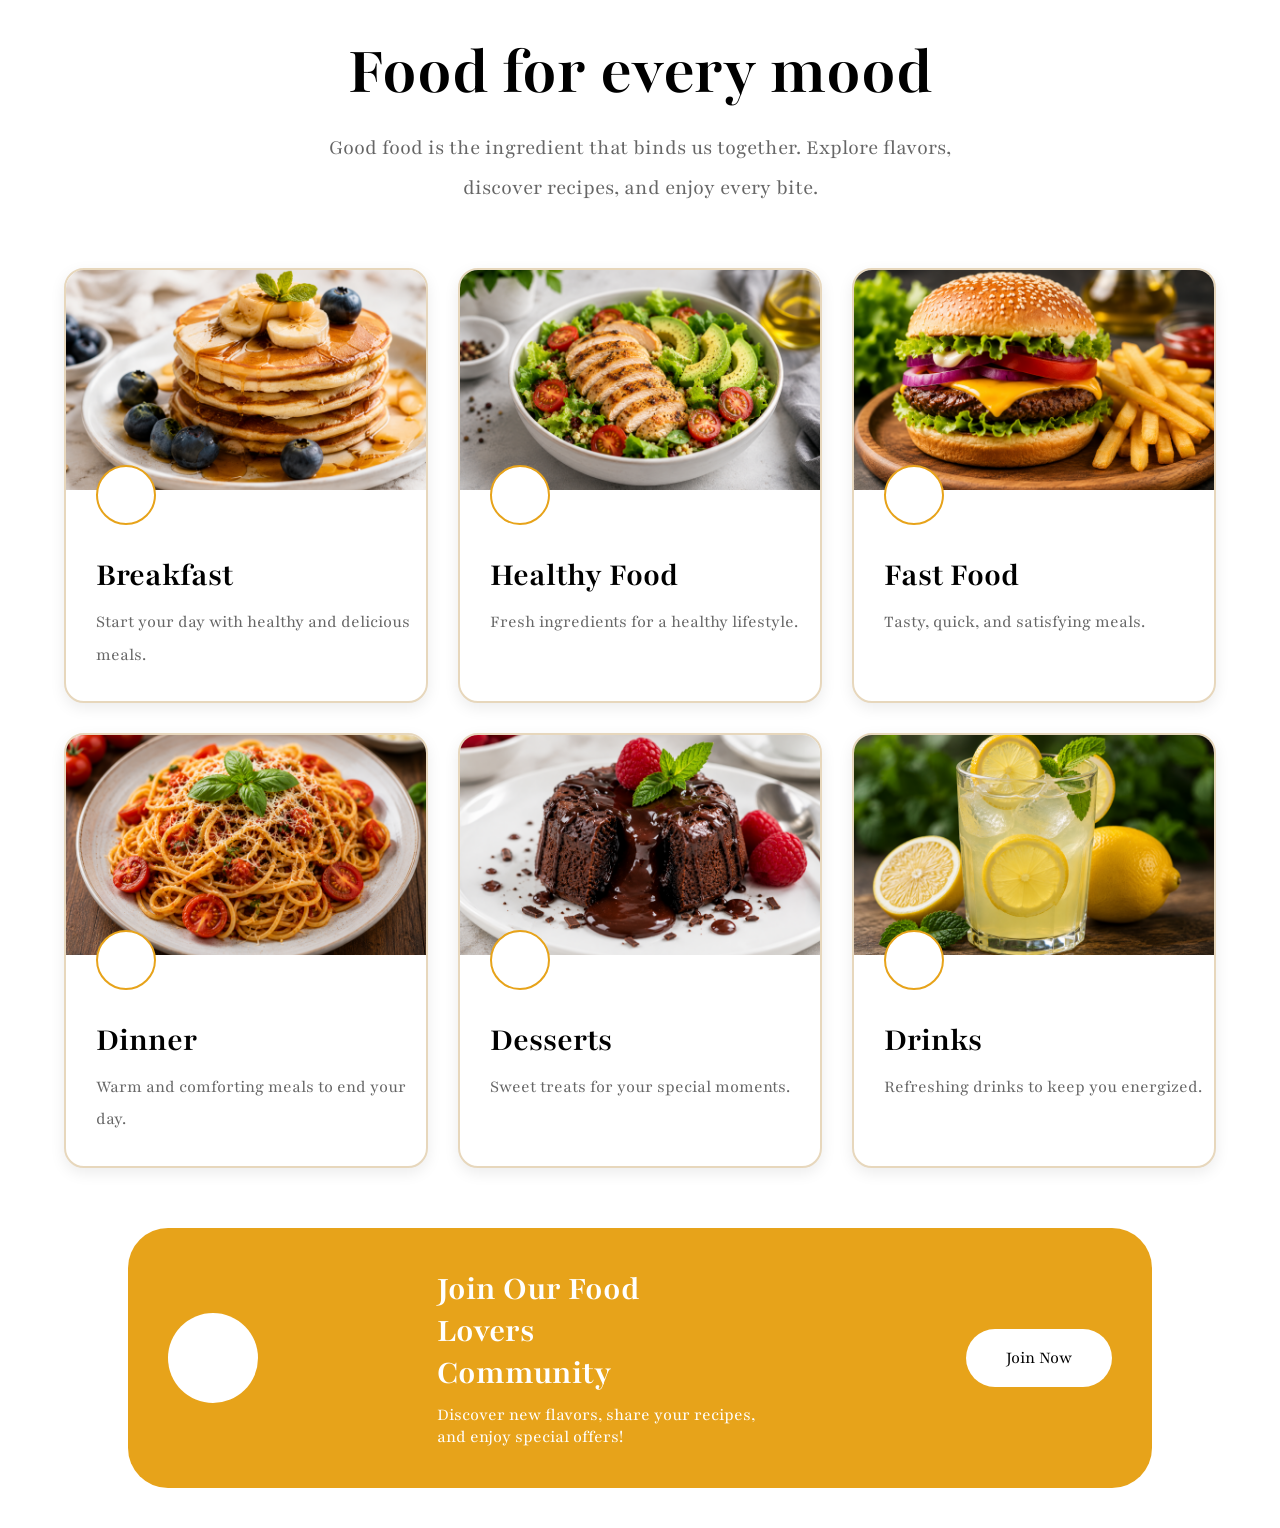
==== food lover.html @ a350a4a0 "update project" ====
<!DOCTYPE html>
<html lang="en">

<head>
    <meta charset="UTF-8">
    <meta name="viewport" content="width=device-width, initial-scale=1.0">
    <title>restaurant website using HTML and CSS</title>
    <link rel="stylesheet" href="./css/style.css">
    <link rel="stylesheet" href="./css/all.min.css">
    <link rel="preconnect" href="https://fonts.googleapis.com">
    <link rel="preconnect" href="https://fonts.gstatic.com" crossorigin>
    <link
        href="https://fonts.googleapis.com/css2?family=Playfair:ital,opsz,wght@0,5..1200,300..900;1,5..1200,300..900&display=swap"
        rel="stylesheet">
</head>

<body>
     <!---------------------------------------------food lover------------------------------------------------------------->

<section class="food-lover">

    <!-- <span>Food Lover</span> -->

    <h1>Food for every mood</h1>

    <p>
        Good food is the ingredient that binds us together.
        Explore flavors, discover recipes, and enjoy every bite.
    </p>

</section>

<!-- Cards -->

<section class="cards">

    <div class="card">
        <img src="recipe.img2.png">
        <i class="fa-regular fa-sun"></i>
        <div class="card1">
            <h3>Breakfast</h3>
            <p>Start your day with healthy and delicious meals.</p>
        </div>
    </div>

    <div class="card">
        <img src="food lover.img2.png">
         <i class="fa-solid fa-leaf"></i>
        <div class="card1">
            <h3>Healthy Food</h3>
            <p>Fresh ingredients for a healthy lifestyle.</p>
        </div>
    </div>

    <div class="card">
        <img src="food lover.img3.png">
        <i class="fa-solid fa-burger"></i>
        <div class="card1">
            
            <h3>Fast Food</h3>
            <p>Tasty, quick, and satisfying meals.</p>
        </div>
    </div>

    <div class="card">
        <img src="food lover.img4.png">
         <i class="fa-solid fa-bowl-food"></i>
        <div class="card1">
           
            <h3>Dinner</h3>
            <p>Warm and comforting meals to end your day.</p>
        </div>
    </div>

    <div class="card">
        <img src="food lover.img5.png">
         <i class="fa-solid fa-cake-candles"></i>
        <div class="card1">
            <h3>Desserts</h3>
            <p>Sweet treats for your special moments.</p>
        </div>
    </div>

    <div class="card">
        <img src="food lover.img6.png">
                    <i class="fa-solid fa-glass-water"></i>
        <div class="card1">
            <h3>Drinks</h3>
            <p>Refreshing drinks to keep you energized.</p>
        </div>
    </div>

</section>

<!-- Community -->

<section class="community">

    <div class="heart">
        <i class="fa-solid fa-heart"></i>
    </div>

    <div class="text">
        <h2>Join Our Food Lovers Community</h2>
        <p>
            Discover new flavors, share your recipes,
            and enjoy special offers!
        </p>
    </div>

    <button>Join Now</button>




        </section>
    </body>
    </html>
---- css/style.css ----
* {

    padding: 0;
    margin: 0;
    box-sizing: border-box;
    font-family: "Playfair", serif;

}

:root {
    --gold: #e8a020;
    --gold-light: #f2b93b;
    --dark: #1a1a1a;
    --text: #333;
    --muted: #666;
}

header {
    height: 100%;
    background: #fff;
    overflow-x: hidden;
    min-height: 100vh;
    position: relative;
}

html {
    scroll-behavior: smooth;
}

.gold-shape {
    position: absolute;
    top: -60px;
    left: -180px;
    width: 700px;
    height: 110vh;
    background: var(--gold);
    border-radius: 0 60% 60% 0 /0 50% 50% 0;
    z-index: 0;
    pointer-events: none;
}

nav {
    position: fixed;
    top: 0;
    left: 0;
    display: flex;
    position: relative;
    z-index: 10;
    display: flex;
    justify-content: space-between;
    align-items: center;
    padding: 30px 48px;
}

.logo {
    display: flex;
    align-items: center;
    gap: 8px;
    font-size: 1.6rem;
    font-weight: 700;
    color: #fff;
    text-decoration: none;

}

.nav-links {
    display: flex;
    align-items: center;
    gap: 36px;
    list-style: none;
}

.nav-links a {
    text-decoration: none;
    font-size: 1.3rem;
    font-weight: 400;
    color: var(--text);
    letter-spacing: 0.02em;
    transition: color 0.2s;
}

.nav-links a:hover {
    color: var(--gold);
}

.nav-links a:active {
    color: var(--dark);
    font-weight: 600;
    border-bottom: 2px solid var(--dark);
    padding-bottom: 2px;
}

.search {
    display: flex;
    align-items: center;
    justify-content: space-between;
    text-align: center;
}

.search__input {
    font-family: inherit;
    font-size: inherit;
    background-color: #fff;
    border: none;
    color: #646464;
    padding: 0.7rem 1rem;
    border: 2px solid #e7d7bc;
    border-radius: 30px;
    width: 12em;
    transition: all ease-in-out .5s;
    margin-right: -2rem;
}

.search__input:hover,
.search__input:focus {
    box-shadow: 0 0 1em #00000013;
}

.search__input:focus {
    outline: none;
    background-color: #fff;
}

.search__input::-webkit-input-placeholder {
    font-weight: 100;
    color: var(--text);
}

.search__input:focus+.search__button {
    background-color: #fff;
}

.search__button {
    border: none;
    background-color: #ffff;
    margin-top: .1em;
}

.search__button:hover {
    cursor: pointer;
}

.search__icon {
    height: 1.3em;
    width: 1.3em;
    fill: var(--text);
}

/*-----------------------------hero section------------------------*/
.hero {
    position: relative;
    display: grid;
    grid-template-columns: 1fr 1fr;
    align-items: center;
    min-height: calc(100vh- 74px);
    z-index: 1;
}

.hero-image {
    position: relative;
    z-index: 2;
    display: flex;
    align-items: center;
    justify-content: center;
    padding: 40px 20px 40px 40px;

}

.hero-image .image {
    width: 600px;
    height: 600px;
    object-fit: cover;
    border-radius: 50%;
    display: block;
    position: relative;
    z-index: 2;
}

.image:hover {
    animation: shake 0.4s ease infinite;
    cursor: pointer;
}

@keyframes shake {
    0% {
        transform: translate(0, 0) rotate(0deg);
    }

    25% {
        transform: translate(2px, -2px) rotate(-2deg);
    }

    50% {
        transform: translate(-2px, 2px) rotate(2deg);
    }

    75% {
        transform: translate(2px, 2px) rotate(-1deg);
    }

    100% {
        transform: translate(0, 0) rotate(0deg);
    }
}


.hero-content {
    position: relative;
    z-index: 2;
    padding: 40px 60px 40px 20px;
}

.hero-content .pre-heading {
    font-size: 3.5rem;
    font-weight: 300;
    color: var(--text);
    margin-bottom: 6px;
}

.hero-content h1 {
    font-size: 3.5rem;
    font-weight: 800;
    color: var(--dark);
    line-height: 0.9;
    margin-bottom: 10px;
}

.hero-content .sub-heading {
    font-size: 1.05rem;
    font-weight: 300;
    color: var(--dark);
    letter-spacing: 0.28em;
    margin-bottom: 22px;
}

.hero-content p {
    font-size: 0.85rem;
    font-weight: 400;
    color: var(--muted);
    line-height: 1.6;
    max-width: 300px;
    margin-bottom: 32px;
}

.btn-book {

    display: inline-block;
    background: var(--gold);
    color: #fff;
    font-size: 0.88rem;
    font-weight: 500;
    padding: 14px 40px;
    border-radius: 50px;
    text-decoration: none;
    letter-spacing: 0.04em;
    transition: background 0.25s, transform 0.2s;
    border: none;
    cursor: pointer;

}

.btn-book:hover {
    background: var(--gold-light);
    transform: translateY(-2px);
}

.follow {
    position: fixed;
    right: 40px;
    top: 50%;
    transform: translateY(-50%);
    text-align: center;

}

.follow span {
    writing-mode: vertical-rl;
    margin-bottom: 20px;
    display: block;
    color: var(--text);
    letter-spacing: 2px;
    position: relative;
    left: 10px;
}

.social-icons {
    display: flex;
    flex-direction: column;
    gap: 15px;
}

.social-icons a {
    width: 40px;
    height: 40px;
    background: #fff;
    border: 2px solid #e7d7bc;
    border-radius: 50%;

    display: flex;
    align-items: center;
    justify-content: center;

    color: var(--text);
    font-size: 18px;
    text-decoration: none;

    transition: 0.3s ease;
    box-shadow: 0 2px 10px rgba(0, 0, 0, 0.08);

}

.scroll-down {
    position: absolute;
    bottom: 80px;
    left: 50%;
    transform: translateX(-50%);
    font-size: 25px;
    color: var(--gold);
    animation: bounce 1.5s infinite;

}

@keyframes bounce {

    0%,
    100% {
        transform: translateX(-50%) translateY(0);
    }

    50% {
        transform: translateX(-50%) translateY(10px);
    }
}

/*---------------------recipe-----------------------------*/


/* Categories */

.categories {
    display: flex;
    gap: 60px;
    margin-bottom: 30px;
    flex-wrap: wrap;
    margin-top: 20px;
}

.categories button {
    padding: 12px 30px;
    border: 2px solid #e7d7bc;
    border-radius: 30px;
    background: white;
    cursor: pointer;
    box-shadow: 0 4px 10px rgba(0, 0, 0, .05);
}

.categories .active {
    background: #e9a11a;
    color: white;
}

.categories button i {
    margin-right: 10px;
}


/* Cards */

.recipes {
    display: grid;
    grid-template-columns: repeat(auto-fit, minmax(280px, 1fr));
    gap: 25px;
}

.card {
    background: white;
    border-radius: 20px;
    overflow: hidden;
    box-shadow: 0 8px 20px rgba(0, 0, 0, .06);
    transition: .4s;
    position: relative;
    border: 2px solid #e7d7bc;
}

.card:hover {
    transform: translateY(-10px);
}

.card img {
    width: 100%;
    height: 220px;
    object-fit: cover;

}

.content {
    padding: 20px;
}

.rate {
    color: #e9a11a;
    font-weight: 600;
    background-color: white;
    position: absolute;
    top: 20px;
    width: 70px;
    padding: 3px 0;
    border-radius: 20px;

}

.content h3 {

    margin-bottom: 10px;
}

.content p {
    color: #777;
    line-height: 1.6;
    margin-bottom: 15px;
}

.content a {
    text-decoration: none;
    color: #e9a11a;
    font-weight: 600;
}


/* Community */

.community {
    margin-top: 30px;
    background: #e9a11a;
    padding: 25px;
    border-radius: 100px;
    color: white;
    position: relative;
    display: flex;
    justify-content: center;
    align-items: center;

}

.community img {
    width: 120px;
}

.community h2 {
    font-size: 30px;
    max-width: 250px;
    margin-left: 100px;
     margin-left: 40px;
}

.community p {
    max-width: 350px;
    font-size: 20px;
     margin-left: 40px;
}

.community button {
    padding: 12px 30px;
    border: none;
    border-radius: 30px;
    cursor: pointer;
    font-size: 16px;
    margin-left: 40px;

}

#Recipe .scroll-down {
    position: absolute;
    bottom: -40px;
    left: 50%;
    transform: translateX(-50%);
    font-size: 25px;
    color: var(--gold);
    animation: bounce 1.5s infinite;

}


/**/

/* Hero */

.food-lover{
    text-align:center;
    margin-top:30px;
}

.food-lover span{
    color:#E7A31A;
    font-size:28px;
    font-weight:bold;
}

 .food-lover h1{
    font-size:70px;
    margin:15px 0;
}

.food-lover p{
    width:700px;
    margin:auto;
    color:#666;
    line-height:1.8;
    font-size:22px;
}

/* Cards */

.cards{
    width:90%;
    /* height: 80vh; */
    margin:60px auto;
    display:grid;
    grid-template-columns:repeat(3,1fr);
    gap:30px;
  
}

.card{
    background:white;
    border-radius:20px;
    overflow:hidden;
    box-shadow:0 5px 15px rgba(0,0,0,.08);
    transition:.4s;
}

.card:hover{
    transform:translateY(-10px);
}

.card img{
    width:100%;
    height:220px;
    object-fit:cover;
}

/* .content{
    padding:25px;
} */

.card i{
    width:60px;
    height:60px;
    border:2px solid #E7A31A;
    border-radius:50%;
    display:flex;
    justify-content:center;
    align-items:center;
    color:#E7A31A;
    font-size:24px;
    position: relative;
    bottom: 30px;
    left: 30px;
    background-color: white;
}

.card1 h3{
    margin-bottom:10px;
    font-size:34px;
    padding-left: 30px;
    
}

.card1 p{
    color:#666;
    line-height:1.8;
    font-size:18px;
    padding-bottom: 30px;
     padding-left: 30px;
}

/* Community */

.community{
    width:80%;
    margin:40px auto;
    background:#E7A31A;
    border-radius:40px;
    padding:40px;
    display:flex;
    justify-content:space-between;
    align-items:center;
}

.heart{
    width:90px;
    height:90px;
    background:white;
    border-radius:50%;
    display:flex;
    justify-content:center;
    align-items:center;
}

.heart i{
    color:#E7A31A;
    font-size:40px;
}

.text h2{
    color:white;
    margin-bottom:10px;
    font-size:35px;
}

.text p{
    color:white;
    font-size:18px;
}

.community button{
    border:none;
    background:white;
    padding:18px 40px;
    border-radius:40px;
    font-size:18px;
    cursor:pointer;
}

/* Social */

.social{
    position:fixed;
    right:30px;
    top:250px;
    display:flex;
    flex-direction:column;
    align-items:center;
    gap:20px;
}

.social span{
    writing-mode:vertical-lr;
    font-size:20px;
}

.social a{
    width:55px;
    height:55px;
    border:1px solid #E7A31A;
    border-radius:50%;
    display:flex;
    justify-content:center;
    align-items:center;
    color:#333;
    font-size:22px;
}
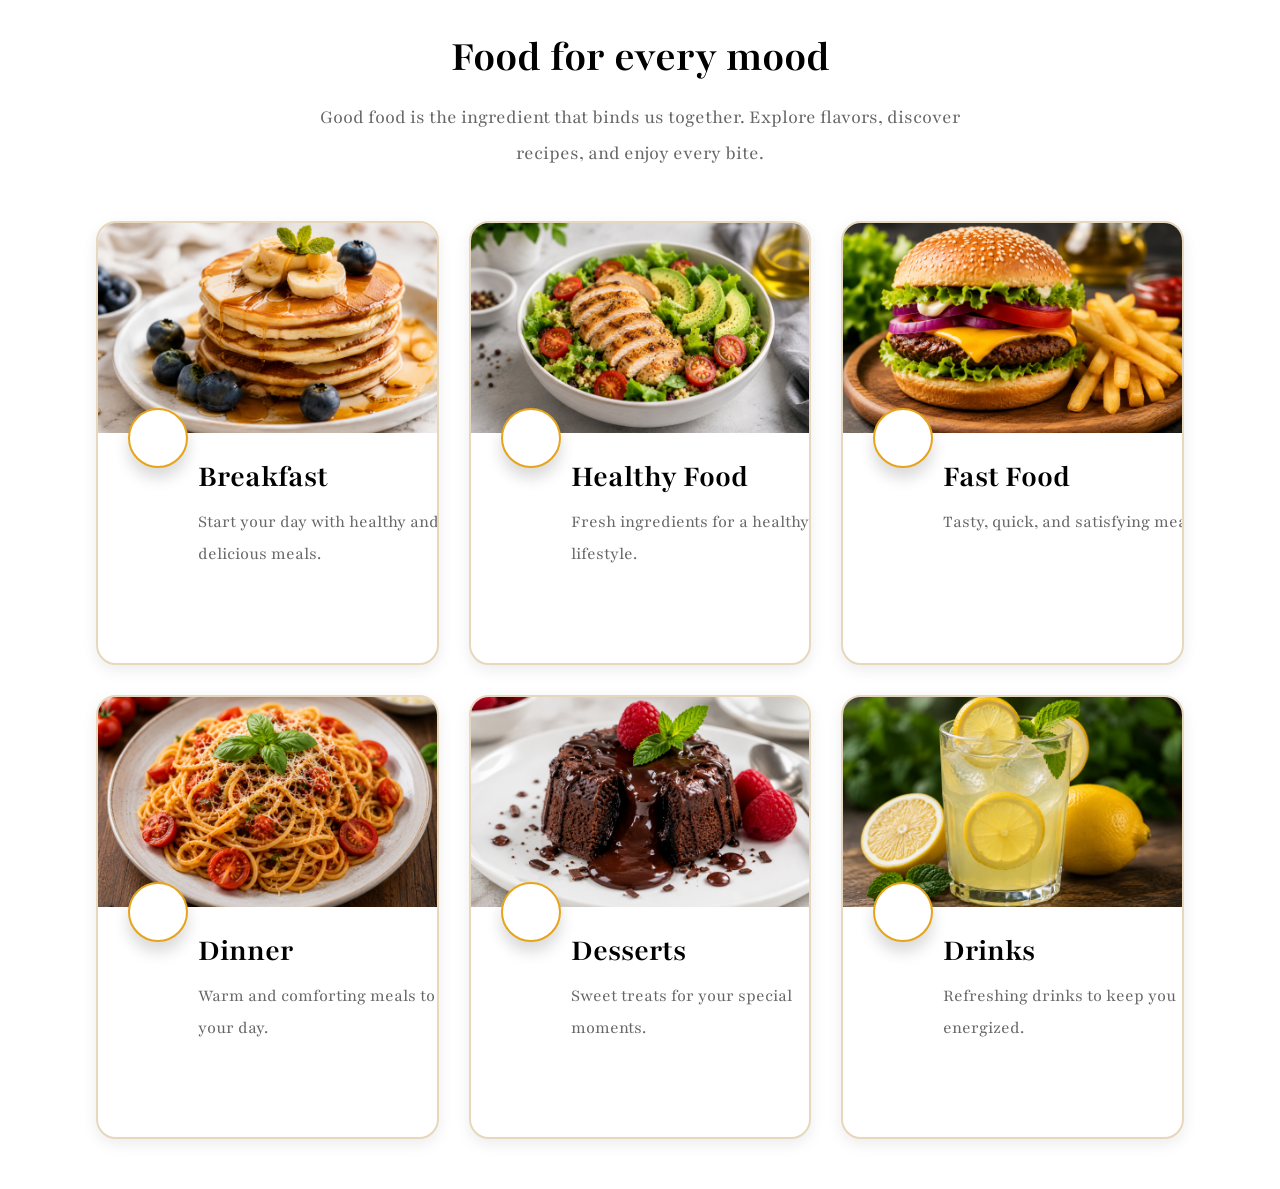
==== commit bcbc8d40: "update project" ====
--- a/food lover.html
+++ b/food lover.html
@@ -19,7 +19,6 @@
 
 <section class="food-lover">
 
-    <!-- <span>Food Lover</span> -->
 
     <h1>Food for every mood</h1>
 
@@ -88,28 +87,13 @@
             <h3>Drinks</h3>
             <p>Refreshing drinks to keep you energized.</p>
         </div>
-    </div>
+        </div>
 
+         <a href="About.html" class="scroll-down">
+                <i class="fa-solid fa-chevron-down"></i>
+            </a>
+ 
 </section>
-
-<!-- Community -->
-
-<section class="community">
-
-    <div class="heart">
-        <i class="fa-solid fa-heart"></i>
-    </div>
-
-    <div class="text">
-        <h2>Join Our Food Lovers Community</h2>
-        <p>
-            Discover new flavors, share your recipes,
-            and enjoy special offers!
-        </p>
-    </div>
-
-    <button>Join Now</button>
-
 
 
 
--- a/css/style.css
+++ b/css/style.css
@@ -339,7 +339,7 @@
 
 .categories {
     display: flex;
-    gap: 60px;
+    gap: 35px;
     margin-bottom: 30px;
     flex-wrap: wrap;
     margin-top: 20px;
@@ -352,6 +352,7 @@
     background: white;
     cursor: pointer;
     box-shadow: 0 4px 10px rgba(0, 0, 0, .05);
+    font-size: 18px;
 }
 
 .categories .active {
@@ -410,6 +411,7 @@
 }
 
 .content h3 {
+    font-size: 25px;
 
     margin-bottom: 10px;
 }
@@ -418,12 +420,14 @@
     color: #777;
     line-height: 1.6;
     margin-bottom: 15px;
+    font-size: 17px;
 }
 
 .content a {
     text-decoration: none;
     color: #e9a11a;
     font-weight: 600;
+    font-size: 20px;
 }
 
 
@@ -450,13 +454,13 @@
     font-size: 30px;
     max-width: 250px;
     margin-left: 100px;
-     margin-left: 40px;
+    margin-left: 40px;
 }
 
 .community p {
     max-width: 350px;
     font-size: 20px;
-     margin-left: 40px;
+    margin-left: 40px;
 }
 
 .community button {
@@ -471,6 +475,165 @@
 
 #Recipe .scroll-down {
     position: absolute;
+    bottom: -50px;
+    left: 50%;
+    transform: translateX(-50%);
+    font-size: 25px;
+    color: var(--gold);
+    animation: bounce 1.5s infinite;
+
+}
+
+
+/*--------------------------------------------food lover--------------------------------------*/
+
+/* Hero */
+
+.food-lover {
+    text-align: center;
+    margin-top: 30px;
+}
+
+.food-lover span {
+    color: #E7A31A;
+    font-size: 28px;
+    font-weight: bold;
+}
+
+.food-lover h1 {
+    font-size: 45px;
+    margin: 15px 0;
+}
+
+.food-lover p {
+    width: 700px;
+    margin: auto;
+    color: #666;
+    line-height: 1.8;
+    font-size: 20px;
+}
+
+/* Cards */
+
+.cards {
+    width: 85%;
+    margin: 50px auto;
+    display: grid;
+    grid-template-columns: repeat(3, 1fr);
+    gap: 30px;
+    height: 102vh;
+    position: relative;
+
+}
+
+.card {
+    background: white;
+    border-radius: 20px;
+    overflow: hidden;
+    box-shadow: 0 5px 15px rgba(0, 0, 0, .08);
+    transition: .4s;
+
+}
+
+.card:hover {
+    transform: translateY(-10px);
+}
+
+.card img {
+    width: 100%;
+    height: 210px;
+    object-fit: cover;
+}
+
+.card i {
+    width: 60px;
+    height: 60px;
+    border: 2px solid #E7A31A;
+    border-radius: 50%;
+    display: flex;
+    justify-content: center;
+    align-items: center;
+    color: #E7A31A;
+    font-size: 24px;
+    position: relative;
+    bottom: 30px;
+    left: 30px;
+    background-color: white;
+    box-shadow: 0 10px 15px rgba(0, 0, 0, 0.15);
+}
+
+.card1 h3,
+.card1 p {
+    position: relative;
+    left: 100px;
+    bottom: 40px;
+}
+
+
+.card1 h3 {
+    margin-bottom: 10px;
+    font-size: 32px;
+
+}
+
+.card1 p {
+    color: #666;
+    line-height: 1.8;
+    font-size: 18px;
+    width: 280px;
+}
+
+/* Community */
+
+.community {
+    width: 80%;
+    margin: 20px auto;
+    background: #E7A31A;
+    border-radius: 40px;
+    padding: 20px;
+    display: flex;
+    justify-content: space-between;
+    align-items: center;
+    position: relative;
+}
+
+.heart {
+    width: 90px;
+    height: 90px;
+    background: white;
+    border-radius: 50%;
+    display: flex;
+    justify-content: center;
+    align-items: center;
+}
+
+.heart i {
+    color: #E7A31A;
+    font-size: 35px;
+}
+
+.text h2 {
+    color: white;
+    margin-bottom: 10px;
+    font-size: 28px;
+}
+
+.text p {
+    color: white;
+    font-size: 18px;
+}
+
+.community button {
+    border: none;
+    background: white;
+    padding: 18px 40px;
+    border-radius: 40px;
+    font-size: 18px;
+    cursor: pointer;
+}
+
+.cards .scroll-down {
+    position: absolute;
     bottom: -40px;
     left: 50%;
     transform: translateX(-50%);
@@ -478,176 +641,4 @@
     color: var(--gold);
     animation: bounce 1.5s infinite;
 
-}
-
-
-/**/
-
-/* Hero */
-
-.food-lover{
-    text-align:center;
-    margin-top:30px;
-}
-
-.food-lover span{
-    color:#E7A31A;
-    font-size:28px;
-    font-weight:bold;
-}
-
- .food-lover h1{
-    font-size:70px;
-    margin:15px 0;
-}
-
-.food-lover p{
-    width:700px;
-    margin:auto;
-    color:#666;
-    line-height:1.8;
-    font-size:22px;
-}
-
-/* Cards */
-
-.cards{
-    width:90%;
-    /* height: 80vh; */
-    margin:60px auto;
-    display:grid;
-    grid-template-columns:repeat(3,1fr);
-    gap:30px;
-  
-}
-
-.card{
-    background:white;
-    border-radius:20px;
-    overflow:hidden;
-    box-shadow:0 5px 15px rgba(0,0,0,.08);
-    transition:.4s;
-}
-
-.card:hover{
-    transform:translateY(-10px);
-}
-
-.card img{
-    width:100%;
-    height:220px;
-    object-fit:cover;
-}
-
-/* .content{
-    padding:25px;
-} */
-
-.card i{
-    width:60px;
-    height:60px;
-    border:2px solid #E7A31A;
-    border-radius:50%;
-    display:flex;
-    justify-content:center;
-    align-items:center;
-    color:#E7A31A;
-    font-size:24px;
-    position: relative;
-    bottom: 30px;
-    left: 30px;
-    background-color: white;
-}
-
-.card1 h3{
-    margin-bottom:10px;
-    font-size:34px;
-    padding-left: 30px;
-    
-}
-
-.card1 p{
-    color:#666;
-    line-height:1.8;
-    font-size:18px;
-    padding-bottom: 30px;
-     padding-left: 30px;
-}
-
-/* Community */
-
-.community{
-    width:80%;
-    margin:40px auto;
-    background:#E7A31A;
-    border-radius:40px;
-    padding:40px;
-    display:flex;
-    justify-content:space-between;
-    align-items:center;
-}
-
-.heart{
-    width:90px;
-    height:90px;
-    background:white;
-    border-radius:50%;
-    display:flex;
-    justify-content:center;
-    align-items:center;
-}
-
-.heart i{
-    color:#E7A31A;
-    font-size:40px;
-}
-
-.text h2{
-    color:white;
-    margin-bottom:10px;
-    font-size:35px;
-}
-
-.text p{
-    color:white;
-    font-size:18px;
-}
-
-.community button{
-    border:none;
-    background:white;
-    padding:18px 40px;
-    border-radius:40px;
-    font-size:18px;
-    cursor:pointer;
-}
-
-/* Social */
-
-.social{
-    position:fixed;
-    right:30px;
-    top:250px;
-    display:flex;
-    flex-direction:column;
-    align-items:center;
-    gap:20px;
-}
-
-.social span{
-    writing-mode:vertical-lr;
-    font-size:20px;
-}
-
-.social a{
-    width:55px;
-    height:55px;
-    border:1px solid #E7A31A;
-    border-radius:50%;
-    display:flex;
-    justify-content:center;
-    align-items:center;
-    color:#333;
-    font-size:22px;
-}
-
+}
